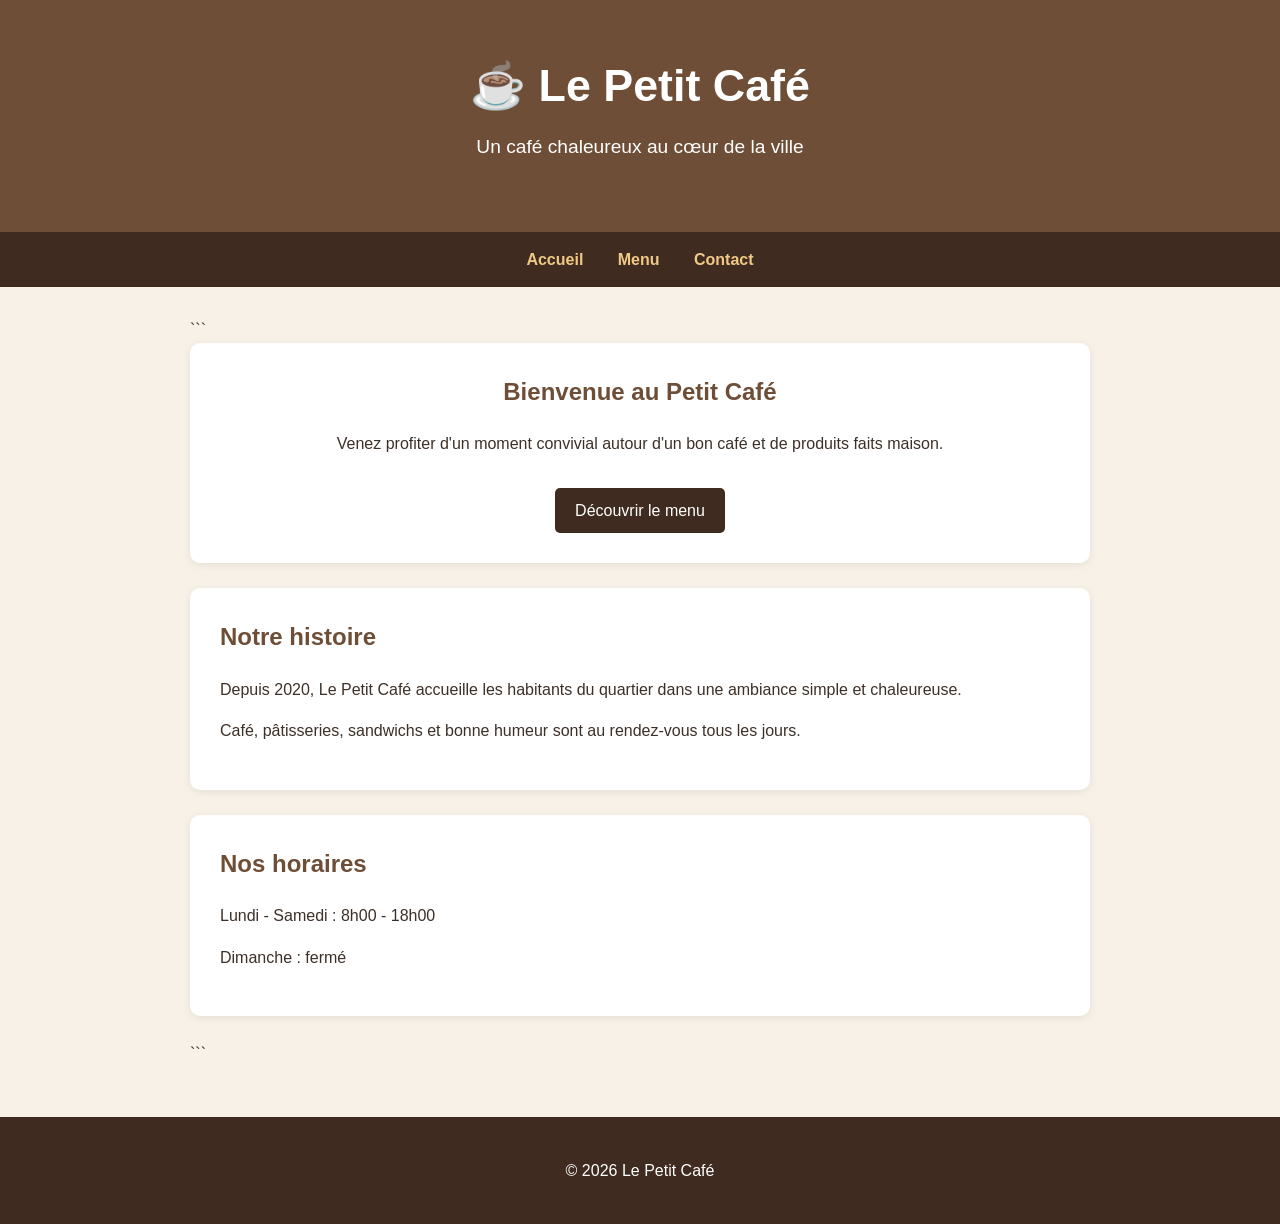
==== index.html @ a7c07427 "Pages accueil et style" ====
<!DOCTYPE html>

<html lang="fr">
<head>
    <meta charset="UTF-8">
    <meta name="viewport" content="width=device-width, initial-scale=1.0">
    <title>Le Petit Café</title>
    <link rel="stylesheet" href="style.css">
</head>

<body>

<header>
    <h1>☕ Le Petit Café</h1>
    <p>Un café chaleureux au cœur de la ville</p>
</header>

<nav>
    <a href="index.html">Accueil</a>
    <a href="menu.html">Menu</a>
    <a href="contact.html">Contact</a>
</nav>

<main>

```
<section class="hero">
    <h2>Bienvenue au Petit Café</h2>
    <p>
        Venez profiter d'un moment convivial autour
        d'un bon café et de produits faits maison.
    </p>
    <a class="button" href="menu.html">Découvrir le menu</a>
</section>

<section>
    <h2>Notre histoire</h2>
    <p>
        Depuis 2020, Le Petit Café accueille les habitants
        du quartier dans une ambiance simple et chaleureuse.
    </p>
    <p>
        Café, pâtisseries, sandwichs et bonne humeur sont
        au rendez-vous tous les jours.
    </p>
</section>

<section>
    <h2>Nos horaires</h2>
    <p>Lundi - Samedi : 8h00 - 18h00</p>
    <p>Dimanche : fermé</p>
</section>
```

</main>

<footer>
    <p>© 2026 Le Petit Café</p>
</footer>

</body>
</html>
---- style.css ----
/* ==================================================
style.css
================================================== */

.{
box-sizing: border-box;
}

body {
margin: 0;
font-family: Arial, sans-serif;
line-height: 1.6;
color: #3d3028;
background-color: #f7f1e8;
}

/* ---------- En-tête ---------- */

header {
padding: 50px 20px;
text-align: center;
color: white;
background-color: #6f4e37;
}

header h1 {
margin: 0;
font-size: 2.8rem;
}

header p {
margin-top: 10px;
font-size: 1.2rem;
}

/* ---------- Navigation ---------- */

nav {
padding: 15px;
text-align: center;
background-color: #3f2b1f;
}

nav a {
margin: 0 15px;
color: white;
text-decoration: none;
font-weight: bold;
}

nav a {
color: #f0c987;
}

/* ---------- Contenu ---------- */

main {
width: 90%;
max-width: 900px;
margin: 30px auto;
}

section {
margin-bottom: 25px;
padding: 30px;
background-color: white;
border-radius: 10px;
box-shadow: 0 2px 8px rgba(0, 0, 0, 0.08);
}

section h2 {
margin-top: 0;
color: #6f4e37;
}

/* ---------- Accueil ---------- */

.hero {
text-align: center;
}

.button {
display: inline-block;
margin-top: 15px;
padding: 10px 20px;
color: white;
background-color: #6f4e37;
border-radius: 5px;
text-decoration: none;
}

.button {
background-color: #3f2b1f;
}

/* ---------- Menu ---------- */

.menu-item {
padding: 15px 0;
border-bottom: 1px solid #ddd;
}

.menu-item {
border-bottom: none;
}

.menu-item h3 {
margin-bottom: 5px;
color: #6f4e37;
}

.menu-item p {
display: inline;
}

.menu-item strong {
float: right;
color: #6f4e37;
}

/* ---------- Pied de page ---------- */

footer {
margin-top: 50px;
padding: 25px;
text-align: center;
color: white;
background-color: #3f2b1f;
}

/* ---------- Mobile ---------- */

@media (max-width: 600px) {

header h1 {
    font-size: 2rem;
}

nav a {
    display: block;
    margin: 8px;
}

main {
    width: 95%;
}

.menu-item p {
    display: block;
}

.menu-item strong {
    float: none;
}

}
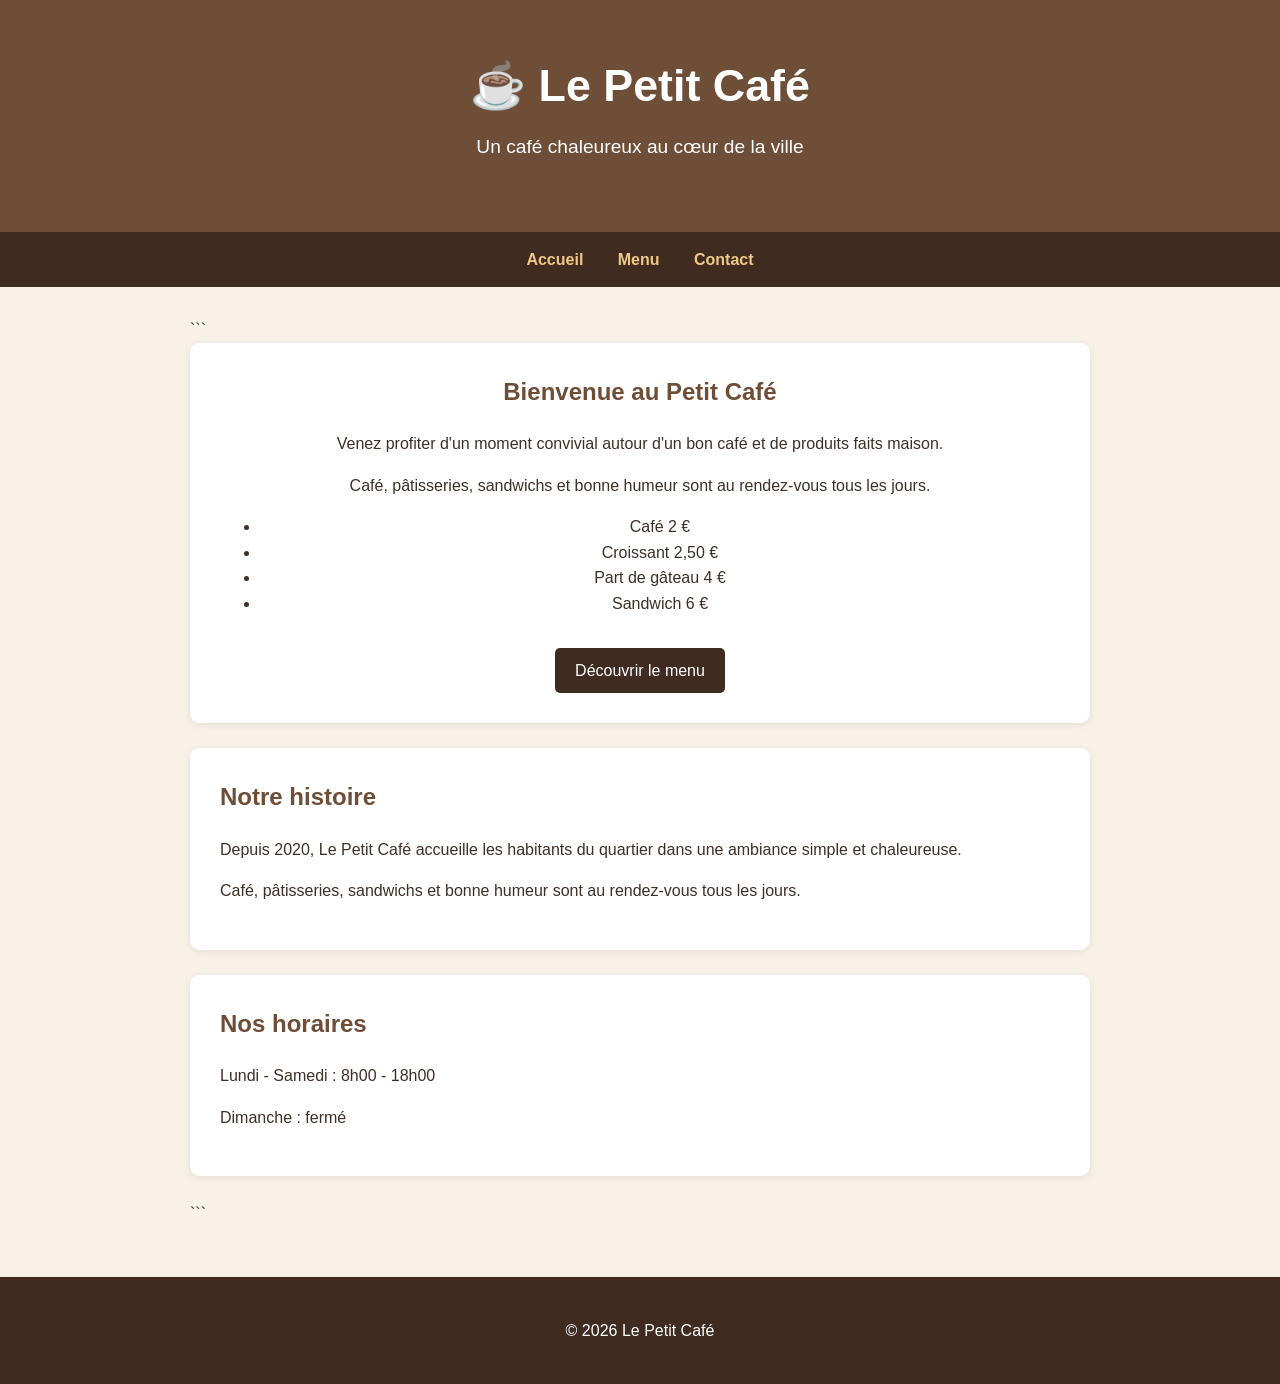
==== commit fd5e0338: "Ajout de quelques prix dans index.html" ====
--- a/index.html
+++ b/index.html
@@ -30,6 +30,16 @@
         Venez profiter d'un moment convivial autour
         d'un bon café et de produits faits maison.
     </p>
+	<p>
+        Café, pâtisseries, sandwichs et bonne humeur sont
+        au rendez-vous tous les jours.
+		<ul> 
+			<li>Café 2 €</li> 
+			<li>Croissant 2,50 €</li> 
+			<li>Part de gâteau 4 €</li> 
+			<li>Sandwich 6 €</li> 
+		</ul>
+    </p>
     <a class="button" href="menu.html">Découvrir le menu</a>
 </section>
 
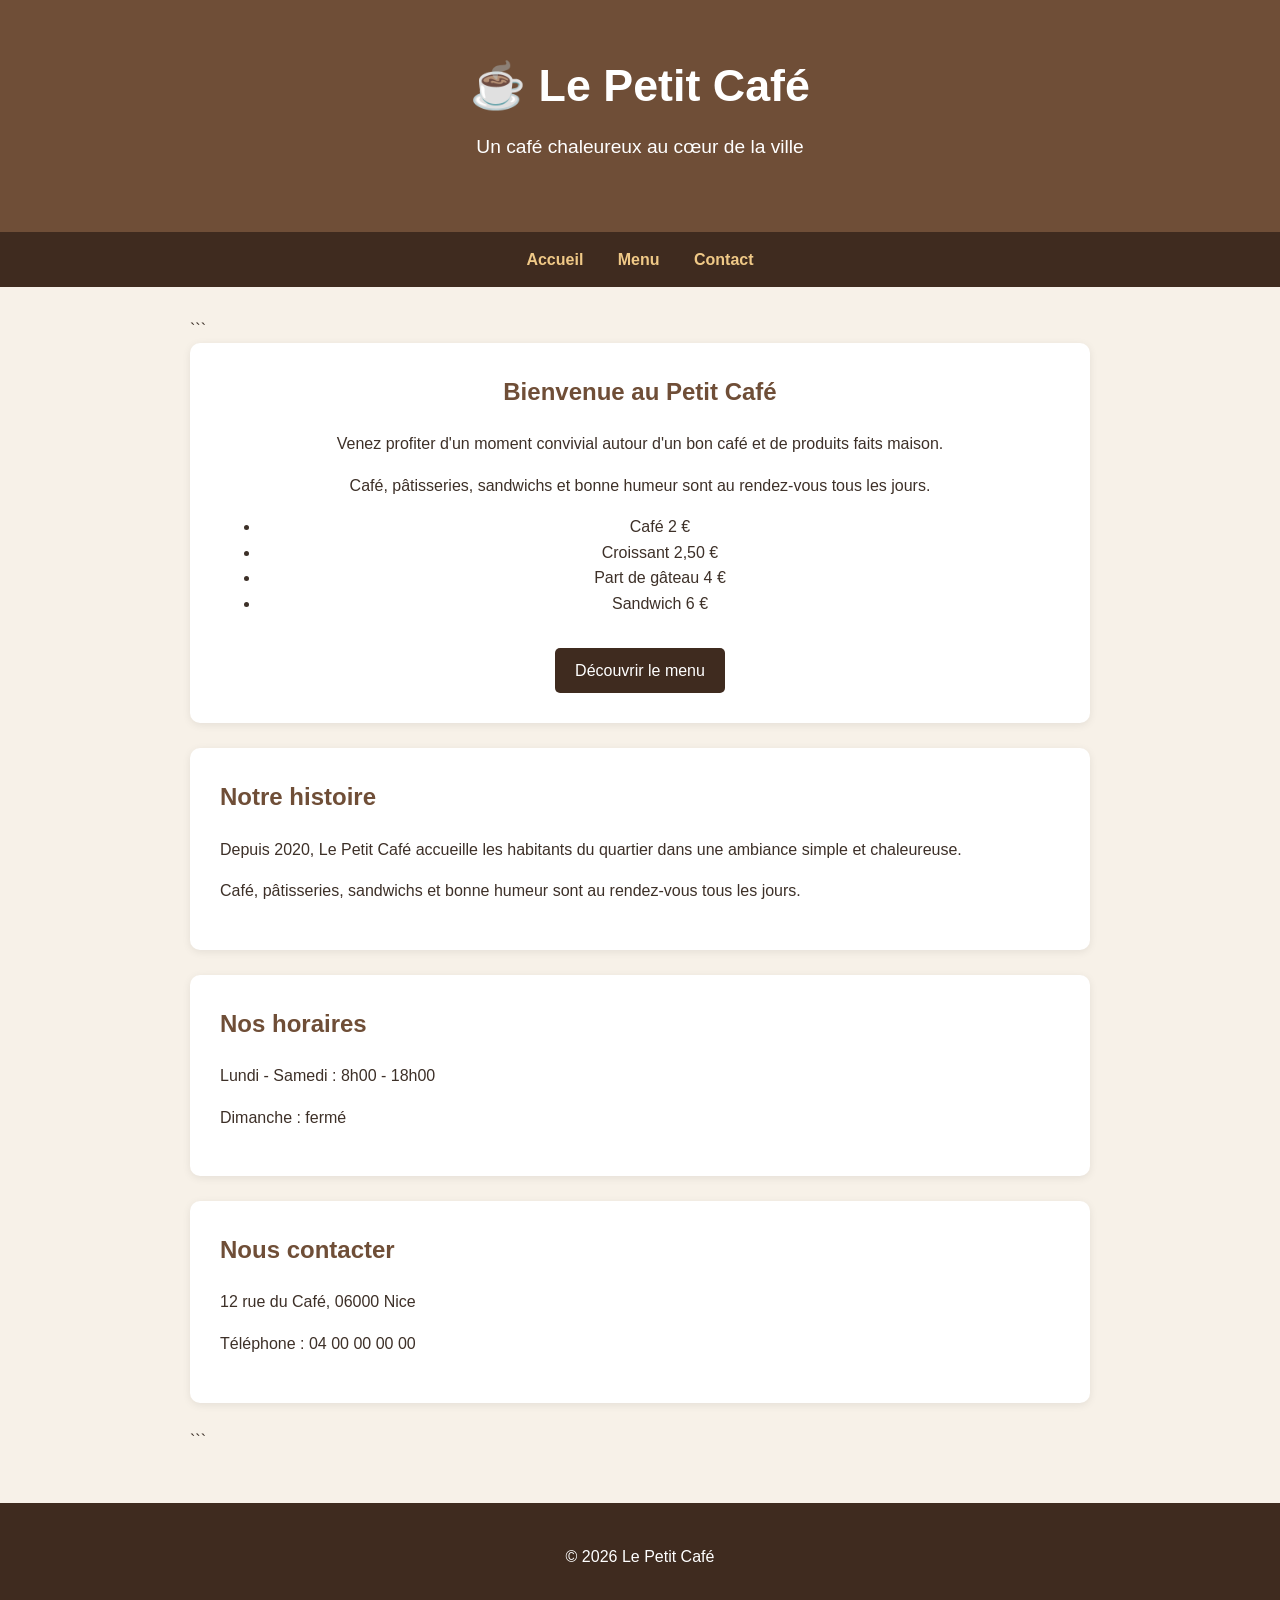
==== commit 21ac4d81: "Ajoute la section contact" ====
--- a/index.html
+++ b/index.html
@@ -60,6 +60,12 @@
     <p>Lundi - Samedi : 8h00 - 18h00</p>
     <p>Dimanche : fermé</p>
 </section>
+
+<section id="contact">
+    <h2>Nous contacter</h2>
+    <p>12 rue du Café, 06000 Nice</p>
+    <p>Téléphone : 04 00 00 00 00</p>
+</section>
 ```
 
 </main>
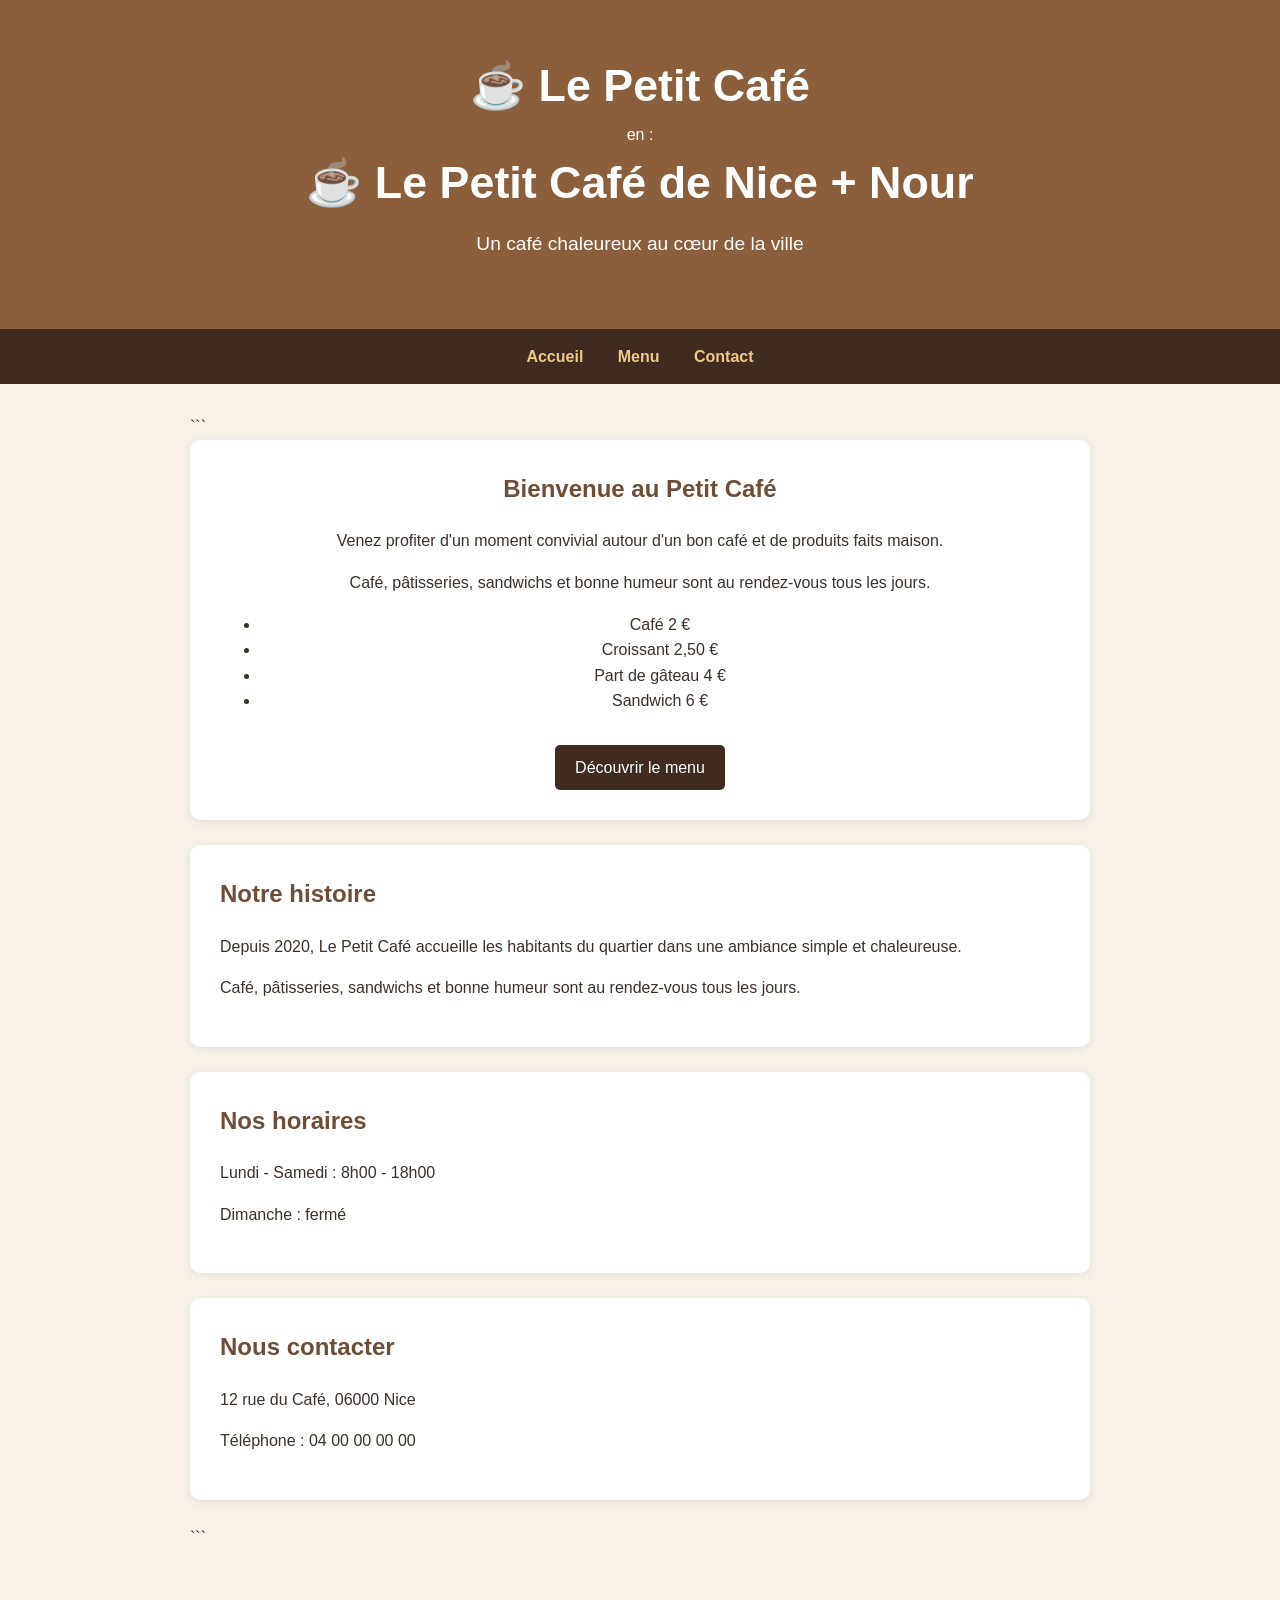
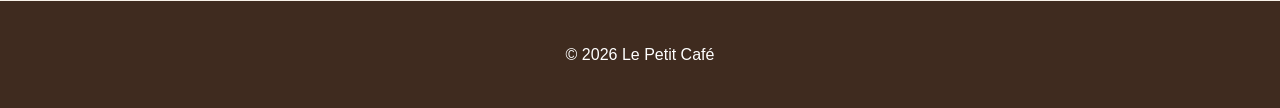
==== commit 7b5736a3: "Modifie le nom du café" ====
--- a/index.html
+++ b/index.html
@@ -12,6 +12,8 @@
 
 <header>
     <h1>☕ Le Petit Café</h1>
+en :
+<h1>☕ Le Petit Café de Nice + Nour</h1>
     <p>Un café chaleureux au cœur de la ville</p>
 </header>
 
--- a/style.css
+++ b/style.css
@@ -20,7 +20,7 @@
 padding: 50px 20px;
 text-align: center;
 color: white;
-background-color: #6f4e37;
+background-color: #8b5e3c;
 }
 
 header h1 {
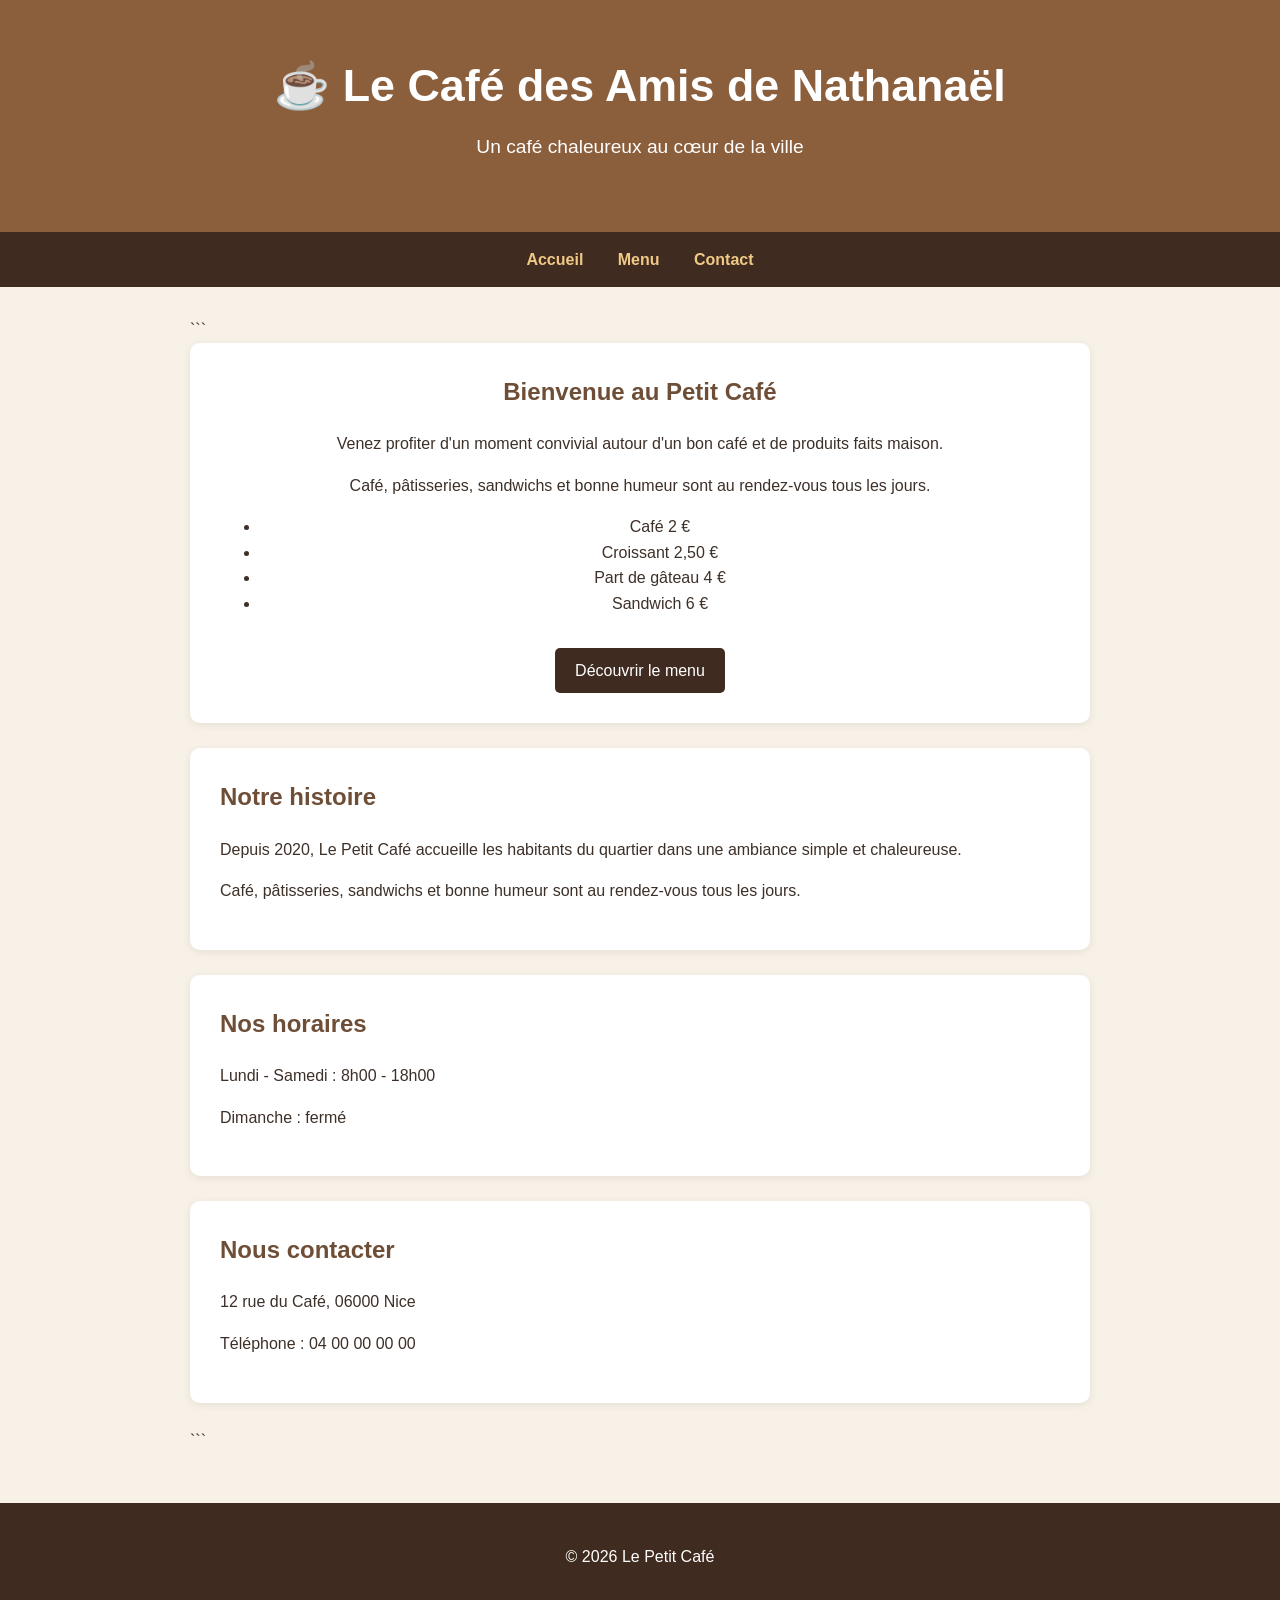
==== commit 006bd901: "Modifie le nom du café dans le header de la page" ====
--- a/index.html
+++ b/index.html
@@ -11,9 +11,7 @@
 <body>
 
 <header>
-    <h1>☕ Le Petit Café</h1>
-en :
-<h1>☕ Le Petit Café de Nice + Nour</h1>
+    <h1>☕ Le Café des Amis de Nathanaël</h1>
     <p>Un café chaleureux au cœur de la ville</p>
 </header>
 
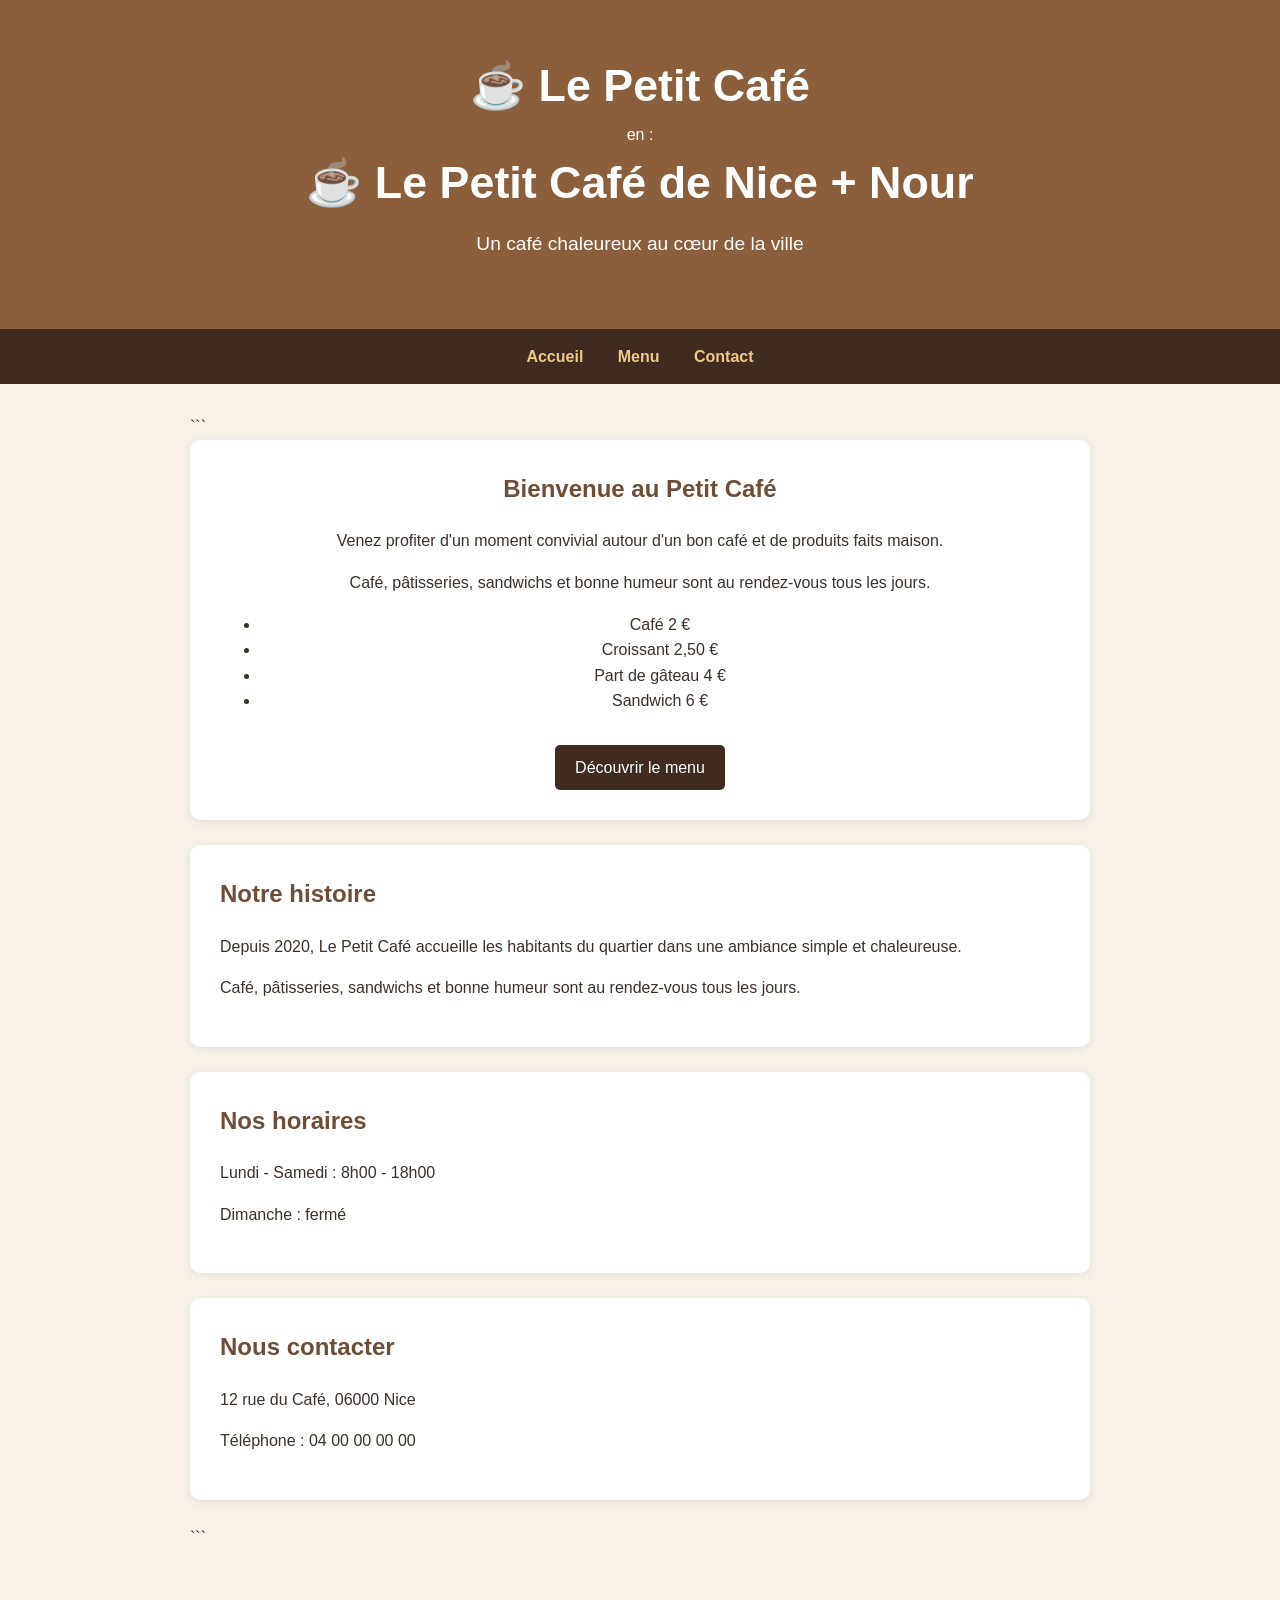
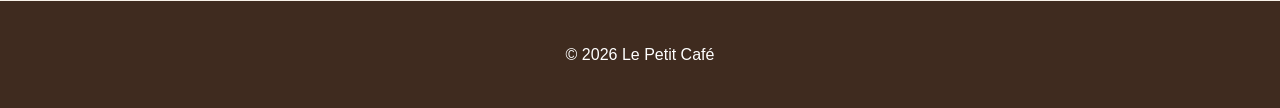
==== commit ade9c7ef: "Merge pull request #4 from ninoulaidi/feature/nour-a Modifie le nom du café" ====
--- a/index.html
+++ b/index.html
@@ -11,7 +11,9 @@
 <body>
 
 <header>
-    <h1>☕ Le Café des Amis de Nathanaël</h1>
+    <h1>☕ Le Petit Café</h1>
+en :
+<h1>☕ Le Petit Café de Nice + Nour</h1>
     <p>Un café chaleureux au cœur de la ville</p>
 </header>
 
